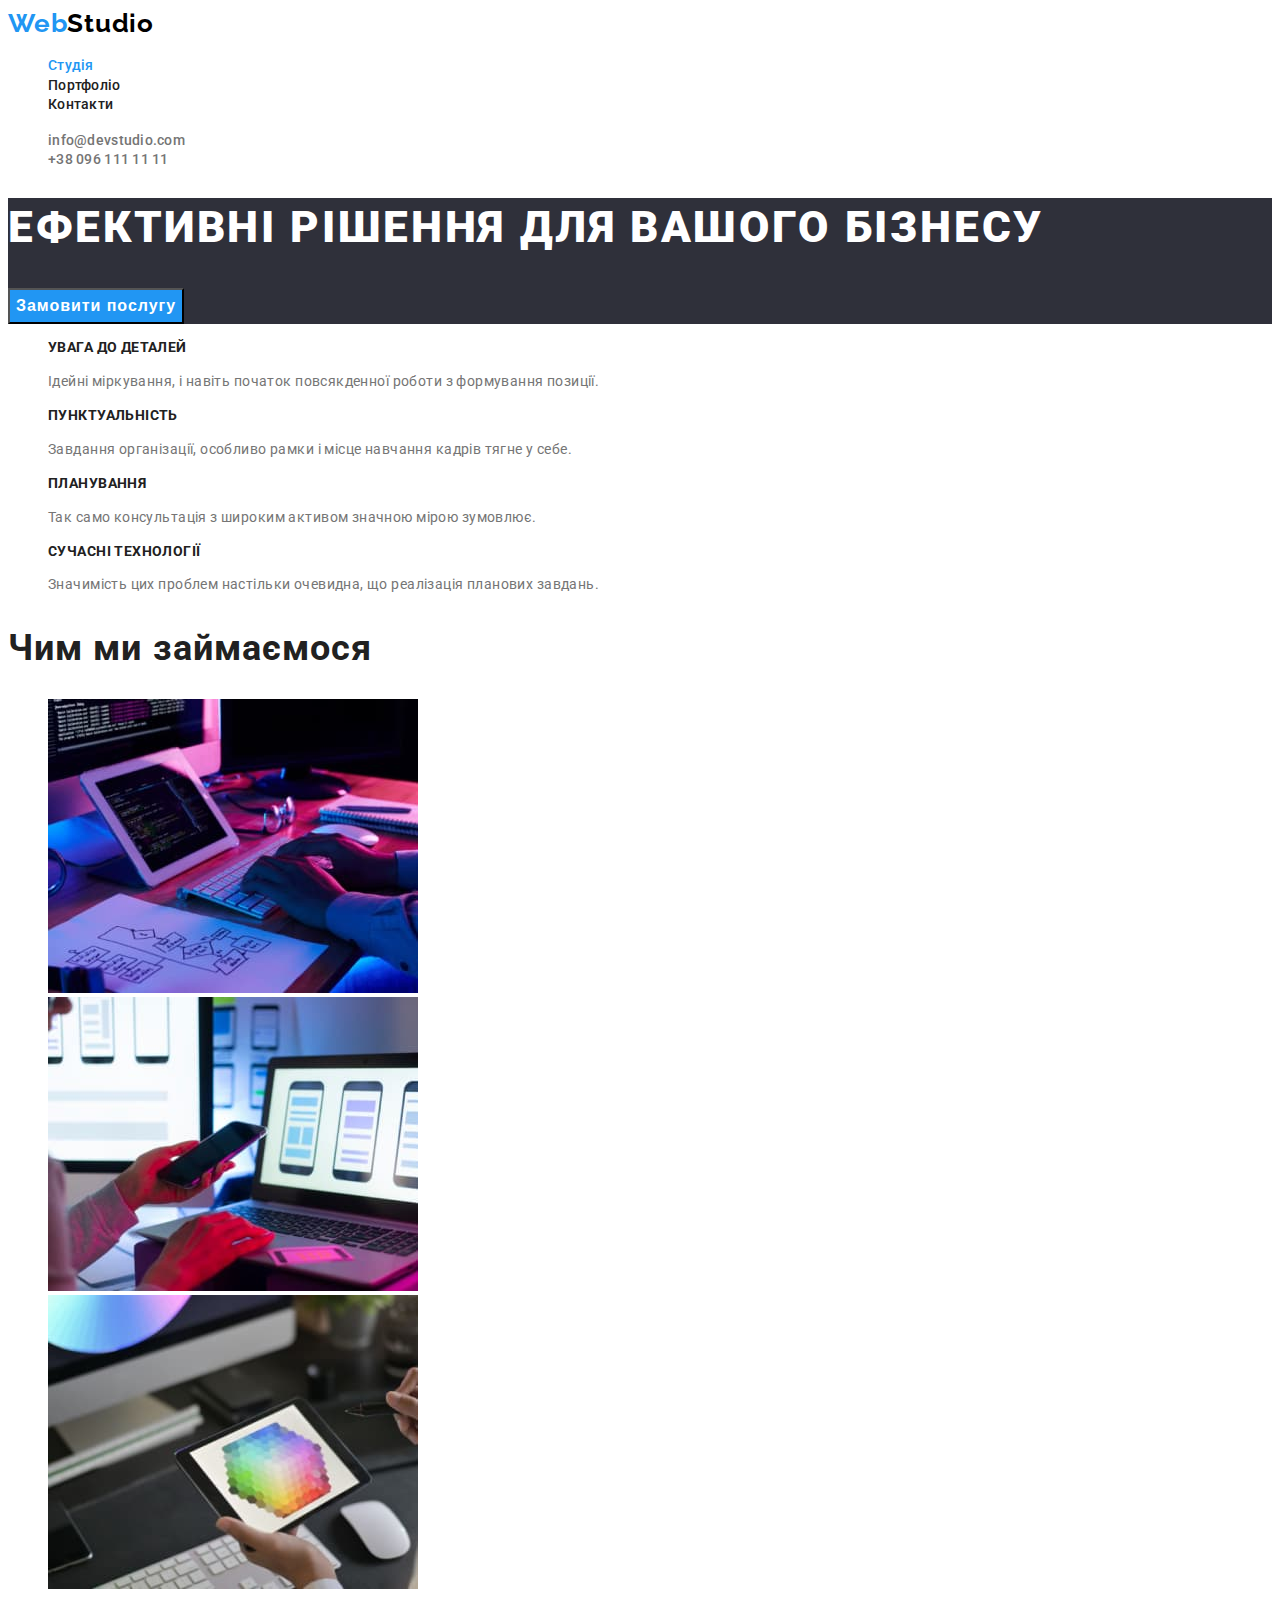
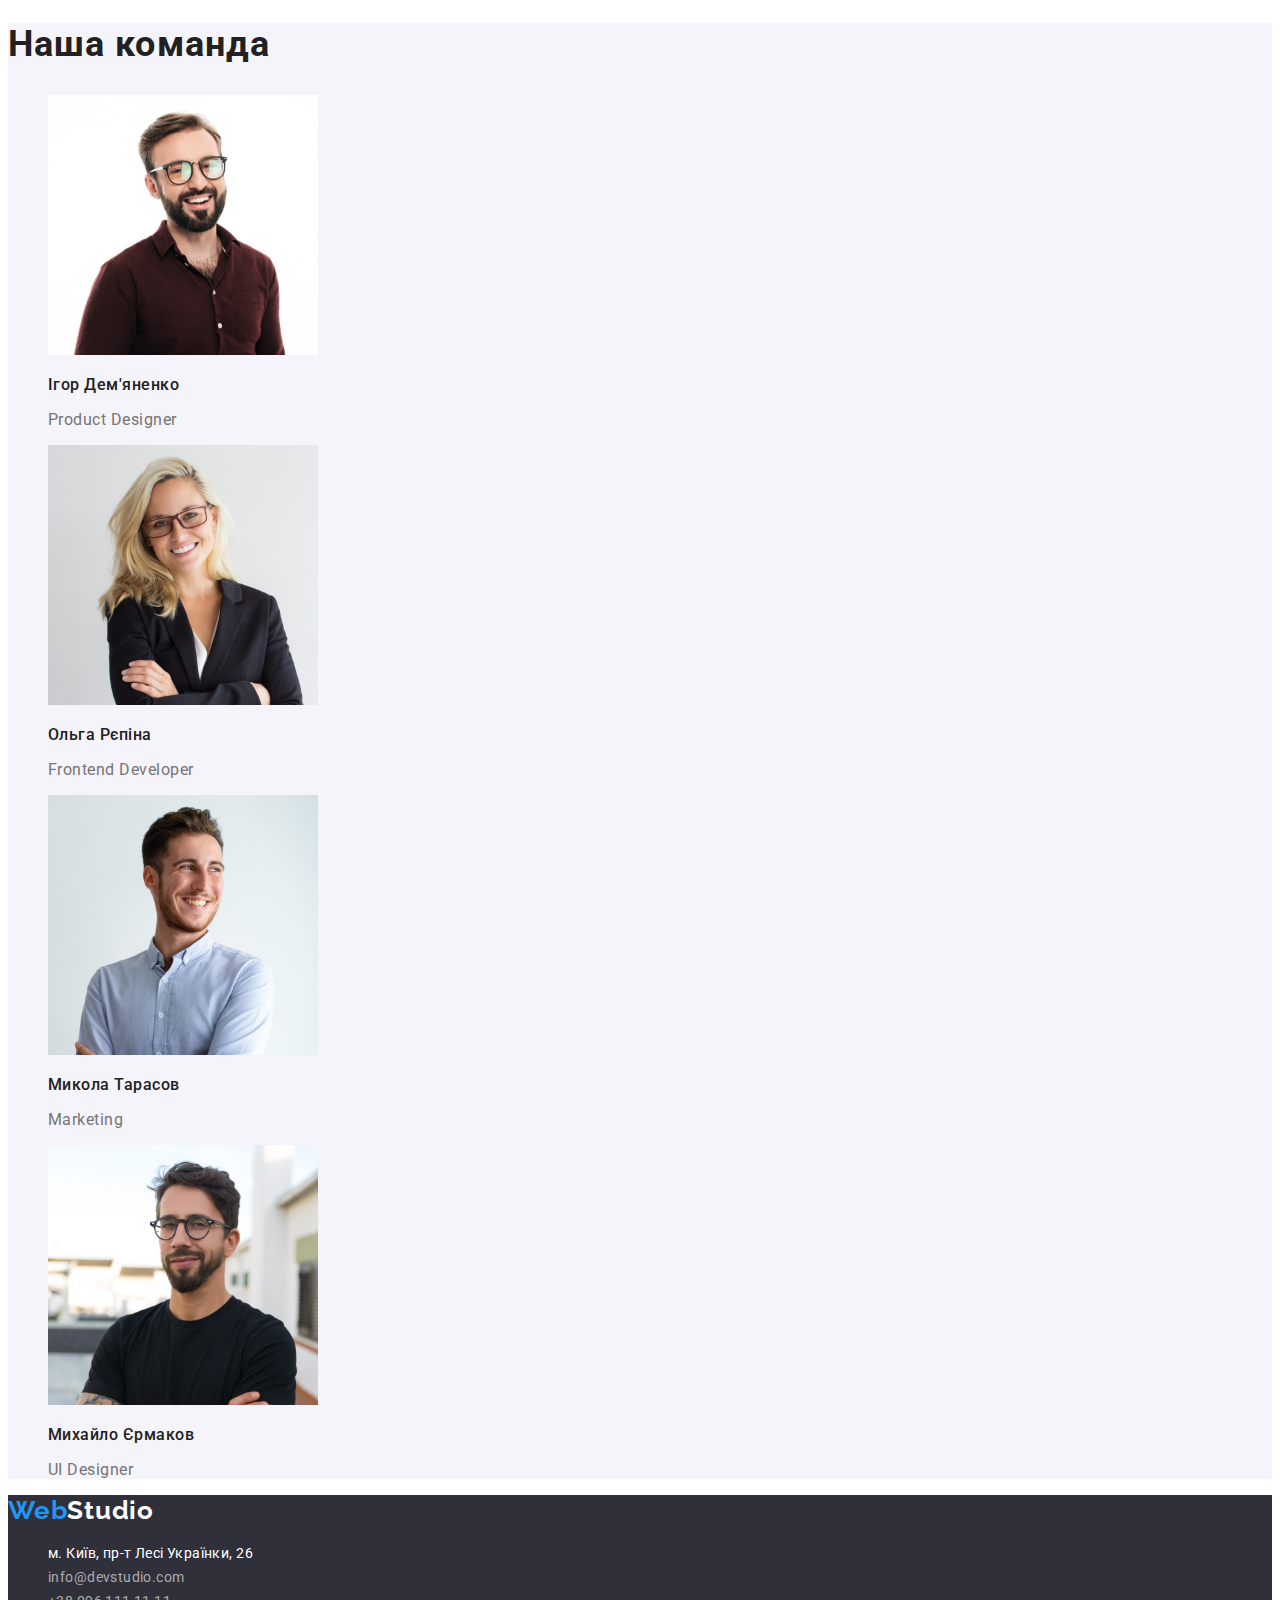
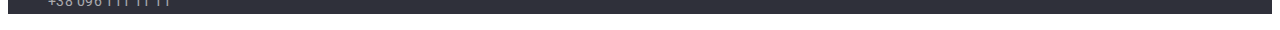
==== index.html @ 5c031541 "created" ====
<!DOCTYPE html>
<html lang="uk">
  <head>
    <meta charset="UTF-8" />
    <meta http-equiv="X-UA-Compatible" content="IE=edge" />
    <meta name="viewport" content="width=device-width, initial-scale=1.0" />
    <title>WebStudio</title>
    <link rel="preconnect" href="https://fonts.googleapis.com" />
    <link rel="preconnect" href="https://fonts.gstatic.com" crossorigin />
    <link
      href="https://fonts.googleapis.com/css2?family=Raleway:wght@700&family=Roboto:wght@400;500;700;900&display=swap"
      rel="stylesheet"
    />
    <!-- таблиця стилів -->
    <link rel="stylesheet" href="./css/styles.css" />
  </head>
  <body>
    <!-- HEADER -->
    <header class="header">
      <a class="site-logo link" href="/"
        ><span class="logo-first-part">Web</span
        ><span class="logo-second-part">Studio</span></a
      >
      <nav class="menu">
        <ul class="menu-list list">
          <li class="menu-list-item">
            <a class="menu-list-link link curent" href="/">Студія</a>
          </li>
          <li class="menu-list-item">
            <a class="menu-list-link link" href="./portfolio.html">Портфоліо</a>
          </li>
          <li class="menu-list-item">
            <a class="menu-list-link link" href="">Контакти</a>
          </li>
        </ul>
      </nav>
      <ul class="contacts-header list">
        <li class="contacts-header-item">
          <a class="contacts-header-link link" href="mailto:info@devstudio.com"
            >info@devstudio.com</a
          >
        </li>
        <li class="contacts-header-item">
          <a class="contacts-header-link link" href="tel:+380961111111"
            >+38 096 111 11 11</a
          >
        </li>
      </ul>
    </header>
    <main>
      <!-- HERO -->
      <section class="hero">
        <h1 class="main-title">Ефективні рішення для вашого бізнесу</h1>
        <button class="btn" type="button">Замовити послугу</button>
      </section>
      <!-- FEATURES -->
      <section class="features">
        <h2 hidden>Особливості</h2>
        <ul class="features-list list">
          <li class="features-list-item">
            <h3 class="title">УВАГА ДО ДЕТАЛЕЙ</h3>
            <p class="feature-description">
              Ідейні міркування, і навіть початок повсякденної роботи з
              формування позиції.
            </p>
          </li>
          <li class="features-list-item">
            <h3 class="title">ПУНКТУАЛЬНІСТЬ</h3>
            <p class="feature-description">
              Завдання організації, особливо рамки і місце навчання кадрів тягне
              у себе.
            </p>
          </li>
          <li class="features-list-item">
            <h3 class="title">ПЛАНУВАННЯ</h3>
            <p class="feature-description">
              Так само консультація з широким активом значною мірою зумовлює.
            </p>
          </li>
          <li class="features-list-item">
            <h3 class="title">СУЧАСНІ ТЕХНОЛОГІЇ</h3>
            <p class="feature-description">
              Значимість цих проблем настільки очевидна, що реалізація планових
              завдань.
            </p>
          </li>
        </ul>
      </section>
      <!-- ACTIVITY -->
      <section class="activity">
        <h2 class="section-title">Чим ми займаємося</h2>
        <ul class="activity-list list">
          <li class="activity-list-item">
            <img
              src="./images/galery-img-1.jpg"
              alt="Розробка веб сайту"
              width="370"
              height="294"
            />
          </li>
          <li class="activity-list-item">
            <img
              src="./images/galery-img-2.jpg"
              alt="Розробка мобільного застосунку"
              width="370"
              height="294"
            />
          </li>
          <li class="activity-list-item">
            <img
              src="./images/galery-img-3.jpg"
              alt="Розробка графічного дизайну"
              width="370"
              height="294"
            />
          </li>
        </ul>
      </section>
      <!-- OUR TEAM -->
      <section class="team">
        <h2 class="section-title">Наша команда</h2>
        <ul class="team-list list">
          <li class="team-list-item">
            <img
              src="./images/team-img-1.jpg"
              alt="Фото Ігор Дем'яненко"
              width="270"
              height="260"
            />
            <h3 class="team-name">Ігор Дем'яненко</h3>
            <p class="team-role" lang="en">Product Designer</p>
          </li>
          <li class="team-list-item">
            <img
              src="./images/team-img-2.jpg"
              alt="Фото Ольга Рєпіна"
              width="270"
              height="260"
            />
            <h3 class="team-name">Ольга Рєпіна</h3>
            <p class="team-role" lang="en">Frontend Developer</p>
          </li>
          <li class="team-list-item">
            <img
              src="./images/team-img-3.jpg"
              alt="Фото Микола Тарасов"
              width="270"
              height="260"
            />
            <h3 class="team-name">Микола Тарасов</h3>
            <p class="team-role" lang="en">Marketing</p>
          </li>
          <li class="team-list-item">
            <img
              src="./images/team-img-4.jpg"
              alt="Фото Михайло Єрмаков"
              width="270"
              height="260"
            />
            <h3 class="team-name">Михайло Єрмаков</h3>
            <p class="team-role" lang="en">UI Designer</p>
          </li>
        </ul>
      </section>
    </main>
    <!-- FOOTER -->
    <footer class="footer">
      <a class="site-logo link" href="/"
        ><span class="logo-first-part">Web</span
        ><span class="logo-second-part-footer">Studio</span></a
      >
      <address>
        <ul class="contacts list">
          <li class="contacts-item">
            <a
              class="contacts-link-address link"
              href="https://goo.gl/maps/DAQ7JKtoU9oAhgZg8"
              target="_blank"
              >м. Київ, пр-т Лесі Українки, 26
            </a>
          </li>
          <li class="contacts-item">
            <a class="contacts-link-phone link" href="mailto:info@devstudio.com"
              >info@devstudio.com</a
            >
          </li>
          <li class="contacts-item">
            <a class="contacts-link-email link" href="tel:+380961111111"
              >+38 096 111 11 11</a
            >
          </li>
        </ul>
      </address>
    </footer>
  </body>
</html>
---- css/styles.css ----
:root {
  --primary-font-family: "Roboto", sans-serif;
  --secondary-font-family: "Raleway", sans-serif;
  --primary-text-color: #212121;
  --secondary-text-color: #757575;
  --accent-color: #2196f3;
  --accent-color-hover: #188ce8;
  --text-color-darck: #000000;
  --text-color-light: #ffffff;
  --section-background-color: #f5f4fa;
  --footer-background-color: #2f303a;
}

body {
  font-family: var(--primary-font-family);

  color: var(--primary-text-color);
}

.list {
  list-style: none;
}

.link {
  text-decoration: none;
}

/* ================= COMPONENTS ================= */

.section-title {
  font-weight: 700;
  font-size: 36px;
  line-height: 1.17;
  letter-spacing: 0.03em;
}

.site-logo {
  font-family: var(--secondary-font-family);
  font-weight: 700;
  font-size: 26px;
  line-height: 1.19;
  letter-spacing: 0.03em;
}

.logo-first-part {
  color: var(--accent-color);
}

/* ================= /COMPONENTS ================= */

/* ================= HEADER ================= */

.logo-second-part {
  color: var(--text-color-darck);
}

.menu-list-link {
  font-weight: 500;
  font-size: 14px;
  line-height: 1.33;
  letter-spacing: 0.02em;

  color: var(--primary-text-color);
}

.menu-list-link:hover,
.menu-list-link:focus {
  color: var(--accent-color);
}

.menu-list-link.curent {
  color: var(--accent-color);
}

.contacts-header-link {
  font-weight: 500;
  font-size: 14px;
  line-height: 1.33;
  letter-spacing: 0.02em;

  color: var(--secondary-text-color);
}

.contacts-header-link:hover,
.contacts-header-link:focus {
  color: var(--accent-color);
}

/* ================= /HEADER ================= */

/* ================= HERO ================= */

.hero {
  background-color: #2f303a;
}

.main-title {
  font-weight: 900;
  font-size: 44px;
  line-height: 1.36;
  letter-spacing: 0.06em;
  text-transform: uppercase;

  color: var(--text-color-light);
}

.btn {
  font-weight: 700;
  font-size: 16px;
  line-height: 1.88;
  letter-spacing: 0.06em;
  cursor: pointer;

  color: var(--text-color-light);
  background-color: var(--accent-color);
}

.btn:hover,
.btn:focus {
  background-color: var(--accent-color-hover);
}

/* .btn:active {

} */

/* ================= /HERO ================= */

/* ================= FEATURES ================= */

.title {
  font-weight: 700;
  font-size: 14px;
  line-height: 1.14;
  letter-spacing: 0.03em;
  text-transform: uppercase;
}

.feature-description {
  font-size: 14px;
  line-height: 1.71;
  letter-spacing: 0.03em;

  color: var(--secondary-text-color);
}

/* ================= /FEATURES ================= */

/* ================= OUR TEAM ================= */

.team {
  background: var(--section-background-color);
}

.team-name {
  font-weight: 500;
  font-size: 16px;
  line-height: 1.19;
  letter-spacing: 0.03em;
}

.team-role {
  font-size: 16px;
  line-height: 1.19;
  letter-spacing: 0.03em;

  color: var(--secondary-text-color);
}

/* ================= /OUR TEAM ================= */

/* ================= FOOTER ================= */

.footer {
  background-color: var(--footer-background-color);
}

.logo-second-part-footer {
  color: var(--text-color-light);
}

.contacts-link-address,
.contacts-link-phone,
.contacts-link-email {
  font-style: normal;
  font-size: 14px;
  line-height: 1.71;
  letter-spacing: 0.03em;
}

.contacts-link-address:hover,
.contacts-link-address:focus,
.contacts-link-phone:hover,
.contacts-link-phone:focus,
.contacts-link-email:hover,
.contacts-link-email:focus {
  color: var(--accent-color);
}

.contacts-link-address {
  color: var(--text-color-light);
}

.contacts-link-phone,
.contacts-link-email {
  color: rgba(255, 255, 255, 0.6);
}

/* ================= /FOOTER ================= */

/* ================================================== */
/* ================= PORTFOLIO PAGE ================= */

.projects-btn-filter {
  font-weight: 500;
  font-size: 16px;
  line-height: 1.62;
  letter-spacing: 0.03em;
  cursor: pointer;

  color: var(--primary-text-color);
  background-color: #F5F4FA;
}

.projects-btn-filter:hover,
.projects-btn-filter:focus {
  color: var(--text-color-light);
  background-color: var(--accent-color);
}



.projects-title {
  font-weight: 700;
  font-size: 18px;
  line-height: 2;
  letter-spacing: 0.06em;

  color: var(--primary-text-color);
}

.projects-type {
  font-size: 16px;
  line-height: 1.88;
  letter-spacing: 0.03em;

  color: var(--secondary-text-color);
}


/* ================= PORTFOLIO PAGE ================= */
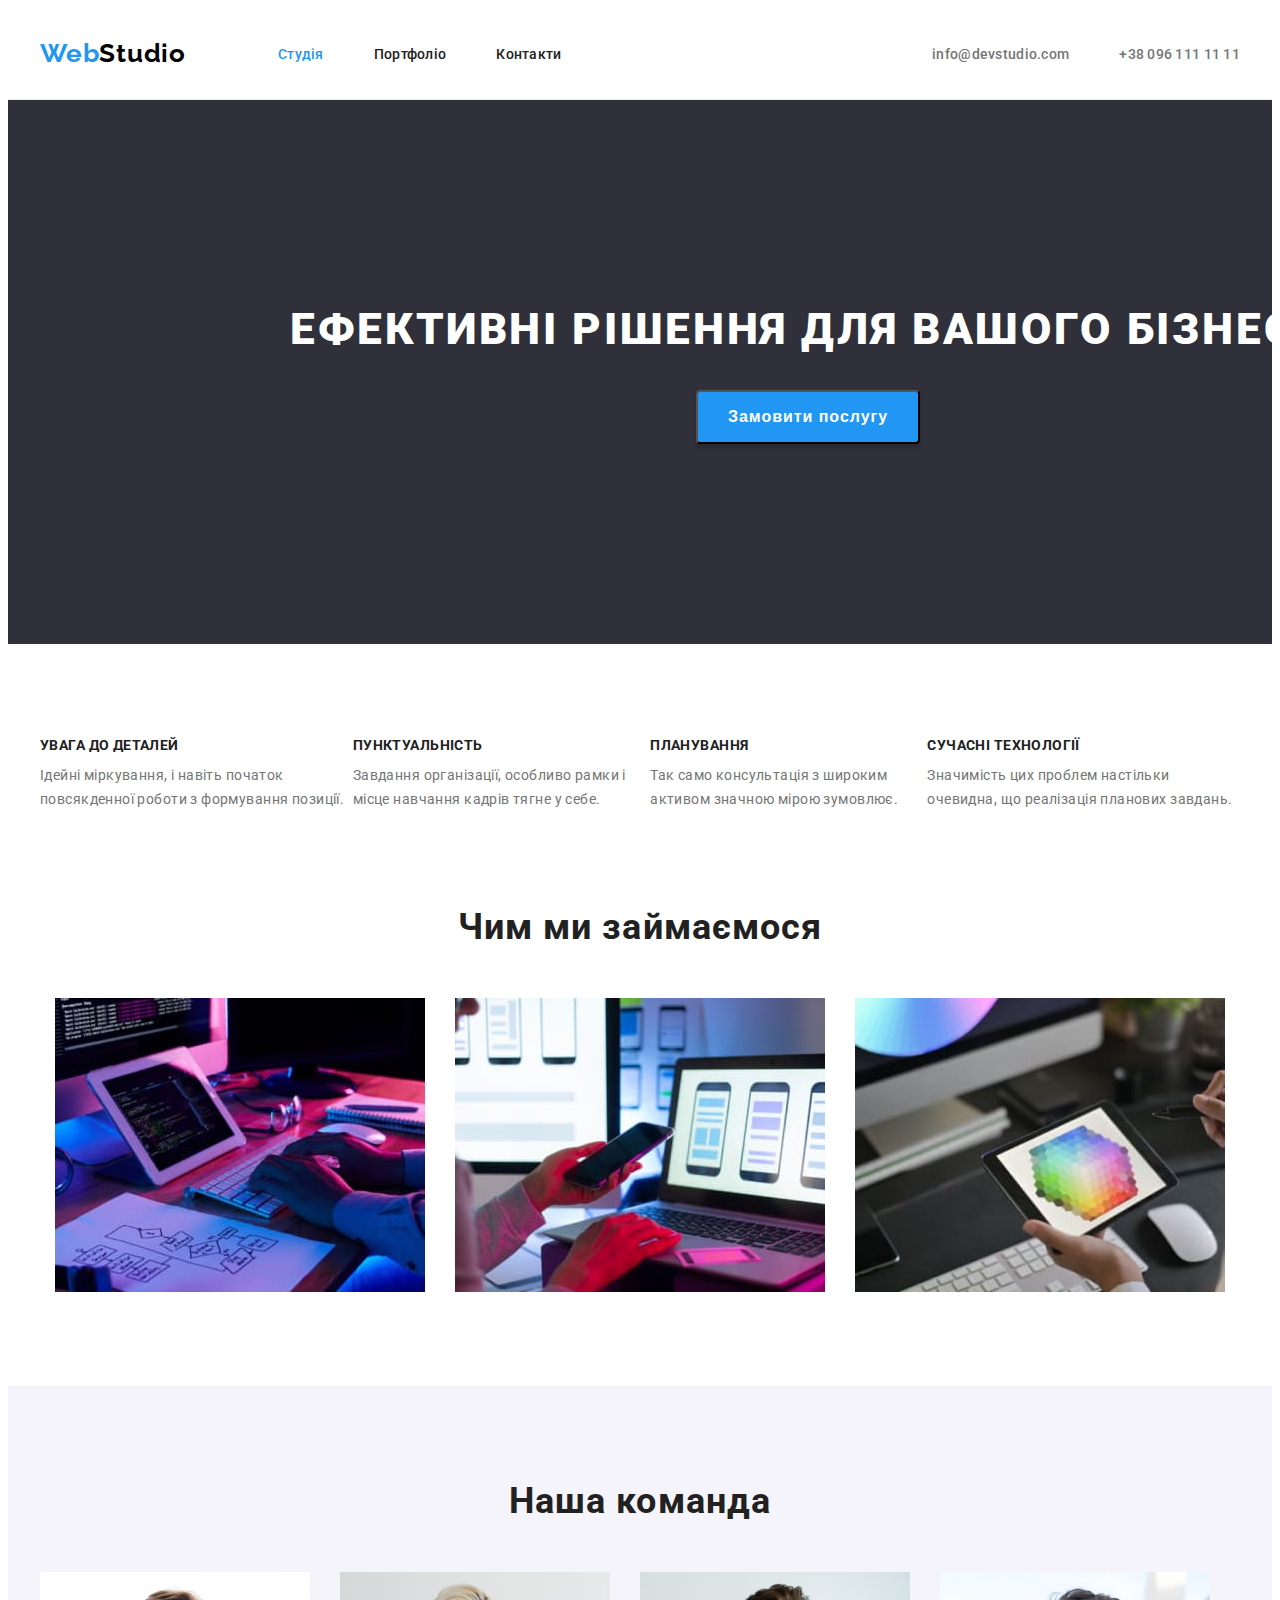
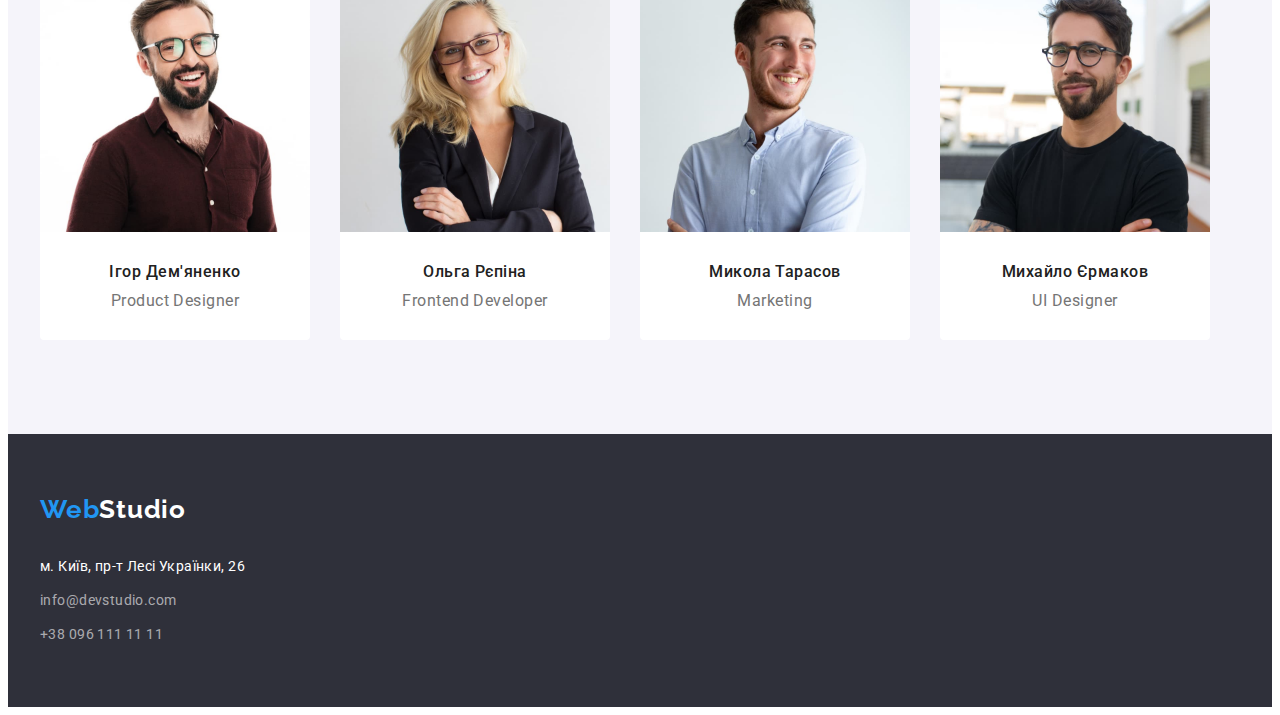
==== commit d266d85c: "add margin and flex-box" ====
--- a/index.html
+++ b/index.html
@@ -5,192 +5,221 @@
     <meta http-equiv="X-UA-Compatible" content="IE=edge" />
     <meta name="viewport" content="width=device-width, initial-scale=1.0" />
     <title>WebStudio</title>
+    <!-- Шрифти -->
     <link rel="preconnect" href="https://fonts.googleapis.com" />
     <link rel="preconnect" href="https://fonts.gstatic.com" crossorigin />
     <link
       href="https://fonts.googleapis.com/css2?family=Raleway:wght@700&family=Roboto:wght@400;500;700;900&display=swap"
       rel="stylesheet"
     />
-    <!-- таблиця стилів -->
+    <!-- Нормалізація стилів -->
+    <link
+      rel="stylesheet"
+      href="https://cdnjs.cloudflare.com/ajax/libs/modern-normalize/1.1.0/modern-normalize.min.css"
+      integrity="sha512-wpPYUAdjBVSE4KJnH1VR1HeZfpl1ub8YT/NKx4PuQ5NmX2tKuGu6U/JRp5y+Y8XG2tV+wKQpNHVUX03MfMFn9Q=="
+      crossorigin="anonymous"
+      referrerpolicy="no-referrer"
+    />
+    <!-- Таблиця стилів -->
     <link rel="stylesheet" href="./css/styles.css" />
   </head>
   <body>
     <!-- HEADER -->
     <header class="header">
-      <a class="site-logo link" href="/"
-        ><span class="logo-first-part">Web</span
-        ><span class="logo-second-part">Studio</span></a
-      >
-      <nav class="menu">
-        <ul class="menu-list list">
-          <li class="menu-list-item">
-            <a class="menu-list-link link curent" href="/">Студія</a>
+      <div class="container flex-container">
+        <a class="site-logo link header-logo" href="/"
+          ><span class="logo-first-part">Web</span
+          ><span class="logo-second-part">Studio</span></a
+        >
+        <nav class="menu">
+          <ul class="menu-list list flex-container">
+            <li class="menu-list-item">
+              <a class="menu-list-link link curent" href="/">Студія</a>
+            </li>
+            <li class="menu-list-item">
+              <a class="menu-list-link link" href="./portfolio.html"
+                >Портфоліо</a
+              >
+            </li>
+            <li class="menu-list-item">
+              <a class="menu-list-link link" href="">Контакти</a>
+            </li>
+          </ul>
+        </nav>
+        <ul class="contacts-header list flex-container">
+          <li class="contacts-header-item">
+            <a
+              class="contacts-header-link link"
+              href="mailto:info@devstudio.com"
+              >info@devstudio.com</a
+            >
           </li>
-          <li class="menu-list-item">
-            <a class="menu-list-link link" href="./portfolio.html">Портфоліо</a>
-          </li>
-          <li class="menu-list-item">
-            <a class="menu-list-link link" href="">Контакти</a>
+          <li class="contacts-header-item">
+            <a class="contacts-header-link link" href="tel:+380961111111"
+              >+38 096 111 11 11</a
+            >
           </li>
         </ul>
-      </nav>
-      <ul class="contacts-header list">
-        <li class="contacts-header-item">
-          <a class="contacts-header-link link" href="mailto:info@devstudio.com"
-            >info@devstudio.com</a
-          >
-        </li>
-        <li class="contacts-header-item">
-          <a class="contacts-header-link link" href="tel:+380961111111"
-            >+38 096 111 11 11</a
-          >
-        </li>
-      </ul>
+      </div>
     </header>
     <main>
       <!-- HERO -->
       <section class="hero">
-        <h1 class="main-title">Ефективні рішення для вашого бізнесу</h1>
-        <button class="btn" type="button">Замовити послугу</button>
+        <div class="container">
+          <h1 class="main-title">Ефективні рішення для вашого бізнесу</h1>
+          <button class="btn hero-btn" type="button">Замовити послугу</button>
+        </div>
       </section>
       <!-- FEATURES -->
-      <section class="features">
-        <h2 hidden>Особливості</h2>
-        <ul class="features-list list">
-          <li class="features-list-item">
-            <h3 class="title">УВАГА ДО ДЕТАЛЕЙ</h3>
-            <p class="feature-description">
-              Ідейні міркування, і навіть початок повсякденної роботи з
-              формування позиції.
-            </p>
-          </li>
-          <li class="features-list-item">
-            <h3 class="title">ПУНКТУАЛЬНІСТЬ</h3>
-            <p class="feature-description">
-              Завдання організації, особливо рамки і місце навчання кадрів тягне
-              у себе.
-            </p>
-          </li>
-          <li class="features-list-item">
-            <h3 class="title">ПЛАНУВАННЯ</h3>
-            <p class="feature-description">
-              Так само консультація з широким активом значною мірою зумовлює.
-            </p>
-          </li>
-          <li class="features-list-item">
-            <h3 class="title">СУЧАСНІ ТЕХНОЛОГІЇ</h3>
-            <p class="feature-description">
-              Значимість цих проблем настільки очевидна, що реалізація планових
-              завдань.
-            </p>
-          </li>
-        </ul>
-      </section>
-      <!-- ACTIVITY -->
-      <section class="activity">
-        <h2 class="section-title">Чим ми займаємося</h2>
-        <ul class="activity-list list">
-          <li class="activity-list-item">
-            <img
-              src="./images/galery-img-1.jpg"
-              alt="Розробка веб сайту"
-              width="370"
-              height="294"
-            />
-          </li>
-          <li class="activity-list-item">
-            <img
-              src="./images/galery-img-2.jpg"
-              alt="Розробка мобільного застосунку"
-              width="370"
-              height="294"
-            />
-          </li>
-          <li class="activity-list-item">
-            <img
-              src="./images/galery-img-3.jpg"
-              alt="Розробка графічного дизайну"
-              width="370"
-              height="294"
-            />
-          </li>
-        </ul>
+      <section class="features section">
+        <div class="features-div container">
+          <h2 hidden>Особливості</h2>
+          <ul class="features-list list flex-container">
+            <li class="features-list-item">
+              <h3 class="title">УВАГА ДО ДЕТАЛЕЙ</h3>
+              <p class="feature-description">
+                Ідейні міркування, і навіть початок повсякденної роботи з
+                формування позиції.
+              </p>
+            </li>
+            <li class="features-list-item">
+              <h3 class="title">ПУНКТУАЛЬНІСТЬ</h3>
+              <p class="feature-description">
+                Завдання організації, особливо рамки і місце навчання кадрів
+                тягне у себе.
+              </p>
+            </li>
+            <li class="features-list-item">
+              <h3 class="title">ПЛАНУВАННЯ</h3>
+              <p class="feature-description">
+                Так само консультація з широким активом значною мірою зумовлює.
+              </p>
+            </li>
+            <li class="features-list-item">
+              <h3 class="title">СУЧАСНІ ТЕХНОЛОГІЇ</h3>
+              <p class="feature-description">
+                Значимість цих проблем настільки очевидна, що реалізація
+                планових завдань.
+              </p>
+            </li>
+          </ul>
+        </div>
+        <!-- ACTIVITY -->
+        <div class="activity container">
+          <h2 class="section-title">Чим ми займаємося</h2>
+          <ul class="activity-list list flex-container">
+            <li class="activity-list-item">
+              <img
+                src="./images/galery-img-1.jpg"
+                alt="Розробка веб сайту"
+                width="370"
+                height="294"
+              />
+            </li>
+            <li class="activity-list-item">
+              <img
+                src="./images/galery-img-2.jpg"
+                alt="Розробка мобільного застосунку"
+                width="370"
+                height="294"
+              />
+            </li>
+            <li class="activity-list-item">
+              <img
+                src="./images/galery-img-3.jpg"
+                alt="Розробка графічного дизайну"
+                width="370"
+                height="294"
+              />
+            </li>
+          </ul>
+        </div>
       </section>
       <!-- OUR TEAM -->
-      <section class="team">
-        <h2 class="section-title">Наша команда</h2>
-        <ul class="team-list list">
-          <li class="team-list-item">
-            <img
-              src="./images/team-img-1.jpg"
-              alt="Фото Ігор Дем'яненко"
-              width="270"
-              height="260"
-            />
-            <h3 class="team-name">Ігор Дем'яненко</h3>
-            <p class="team-role" lang="en">Product Designer</p>
-          </li>
-          <li class="team-list-item">
-            <img
-              src="./images/team-img-2.jpg"
-              alt="Фото Ольга Рєпіна"
-              width="270"
-              height="260"
-            />
-            <h3 class="team-name">Ольга Рєпіна</h3>
-            <p class="team-role" lang="en">Frontend Developer</p>
-          </li>
-          <li class="team-list-item">
-            <img
-              src="./images/team-img-3.jpg"
-              alt="Фото Микола Тарасов"
-              width="270"
-              height="260"
-            />
-            <h3 class="team-name">Микола Тарасов</h3>
-            <p class="team-role" lang="en">Marketing</p>
-          </li>
-          <li class="team-list-item">
-            <img
-              src="./images/team-img-4.jpg"
-              alt="Фото Михайло Єрмаков"
-              width="270"
-              height="260"
-            />
-            <h3 class="team-name">Михайло Єрмаков</h3>
-            <p class="team-role" lang="en">UI Designer</p>
-          </li>
-        </ul>
+      <section class="team section">
+        <div class="container">
+          <h2 class="section-title">Наша команда</h2>
+          <ul class="team-list list flex-container">
+            <li class="team-list-item">
+              <img
+                class="team-img"
+                src="./images/team-img-1.jpg"
+                alt="Фото Ігор Дем'яненко"
+                width="270"
+                height="260"
+              />
+              <h3 class="team-name">Ігор Дем'яненко</h3>
+              <p class="team-role" lang="en">Product Designer</p>
+            </li>
+            <li class="team-list-item">
+              <img
+                class="team-img"
+                src="./images/team-img-2.jpg"
+                alt="Фото Ольга Рєпіна"
+                width="270"
+                height="260"
+              />
+              <h3 class="team-name">Ольга Рєпіна</h3>
+              <p class="team-role" lang="en">Frontend Developer</p>
+            </li>
+            <li class="team-list-item">
+              <img
+                class="team-img"
+                src="./images/team-img-3.jpg"
+                alt="Фото Микола Тарасов"
+                width="270"
+                height="260"
+              />
+              <h3 class="team-name">Микола Тарасов</h3>
+              <p class="team-role" lang="en">Marketing</p>
+            </li>
+            <li class="team-list-item">
+              <img
+                class="team-img"
+                src="./images/team-img-4.jpg"
+                alt="Фото Михайло Єрмаков"
+                width="270"
+                height="260"
+              />
+              <h3 class="team-name">Михайло Єрмаков</h3>
+              <p class="team-role" lang="en">UI Designer</p>
+            </li>
+          </ul>
+        </div>
       </section>
     </main>
     <!-- FOOTER -->
     <footer class="footer">
-      <a class="site-logo link" href="/"
-        ><span class="logo-first-part">Web</span
-        ><span class="logo-second-part-footer">Studio</span></a
-      >
-      <address>
-        <ul class="contacts list">
-          <li class="contacts-item">
-            <a
-              class="contacts-link-address link"
-              href="https://goo.gl/maps/DAQ7JKtoU9oAhgZg8"
-              target="_blank"
-              >м. Київ, пр-т Лесі Українки, 26
-            </a>
-          </li>
-          <li class="contacts-item">
-            <a class="contacts-link-phone link" href="mailto:info@devstudio.com"
-              >info@devstudio.com</a
-            >
-          </li>
-          <li class="contacts-item">
-            <a class="contacts-link-email link" href="tel:+380961111111"
-              >+38 096 111 11 11</a
-            >
-          </li>
-        </ul>
-      </address>
+      <div class="container">
+        <a class="site-logo link footer-logo" href="/"
+          ><span class="logo-first-part">Web</span
+          ><span class="logo-second-part-footer">Studio</span></a
+        >
+        <address>
+          <ul class="contacts list">
+            <li class="contacts-item">
+              <a
+                class="contacts-link-address link"
+                href="https://goo.gl/maps/DAQ7JKtoU9oAhgZg8"
+                target="_blank"
+                >м. Київ, пр-т Лесі Українки, 26
+              </a>
+            </li>
+            <li class="contacts-item">
+              <a
+                class="contacts-link-phone link"
+                href="mailto:info@devstudio.com"
+                >info@devstudio.com</a
+              >
+            </li>
+            <li class="contacts-item">
+              <a class="contacts-link-email link" href="tel:+380961111111"
+                >+38 096 111 11 11</a
+              >
+            </li>
+          </ul>
+        </address>
+      </div>
     </footer>
   </body>
 </html>
--- a/css/styles.css
+++ b/css/styles.css
@@ -13,8 +13,29 @@
 
 body {
   font-family: var(--primary-font-family);
-
   color: var(--primary-text-color);
+}
+
+h1,
+h2,
+h3,
+h4,
+h5,
+h6,
+p {
+  margin-top: 0;
+  margin-bottom: 0;
+}
+
+ul,
+ol {
+  margin-top: 0;
+  margin-bottom: 0;
+  padding-left: 0;
+}
+
+img {
+  display: block;
 }
 
 .list {
@@ -25,13 +46,35 @@
   text-decoration: none;
 }
 
+.container {
+  width: 1200px;
+  padding-left: 15px;
+  padding-right: 15px;
+  margin-left: auto;
+  margin-right: auto;
+}
+
 /* ================= COMPONENTS ================= */
 
+.flex-container {
+  display: flex;
+  justify-content: center;
+  align-items: center;
+}
+
+.section {
+  padding-top: 94px;
+  padding-bottom: 94px;
+}
+
 .section-title {
+  margin-bottom: 50px;
+
   font-weight: 700;
   font-size: 36px;
   line-height: 1.17;
   letter-spacing: 0.03em;
+  text-align: center;
 }
 
 .site-logo {
@@ -50,8 +93,20 @@
 
 /* ================= HEADER ================= */
 
+.header {
+  border-bottom: 1px solid #ececec;
+}
+
+.header-logo {
+  margin-right: 92px;
+}
+
 .logo-second-part {
   color: var(--text-color-darck);
+}
+
+.menu-list-item:not(:last-child) {
+  margin-right: 50px;
 }
 
 .menu-list-link {
@@ -72,6 +127,14 @@
   color: var(--accent-color);
 }
 
+.contacts-header {
+  margin-left: auto;
+}
+
+.contacts-header-item:not(:last-child) {
+  margin-right: 50px;
+}
+
 .contacts-header-link {
   font-weight: 500;
   font-size: 14px;
@@ -88,18 +151,30 @@
 
 /* ================= /HEADER ================= */
 
+.header {
+  padding-top: 30px;
+  padding-bottom: 30px;
+}
+
 /* ================= HERO ================= */
 
 .hero {
   background-color: #2f303a;
 }
 
+.hero > .container {
+  padding: 200px;
+}
+
 .main-title {
+  padding-bottom: 30px;
+
   font-weight: 900;
   font-size: 44px;
   line-height: 1.36;
   letter-spacing: 0.06em;
   text-transform: uppercase;
+  text-align: center;
 
   color: var(--text-color-light);
 }
@@ -120,15 +195,30 @@
   background-color: var(--accent-color-hover);
 }
 
-/* .btn:active {
-
-} */
-
 /* ================= /HERO ================= */
 
+.hero-btn {
+  display: block;
+  margin-left: auto;
+  margin-right: auto;
+  padding-left: 30px;
+  padding-right: 30px;
+  padding-top: 10px;
+  padding-bottom: 10px;
+
+  box-shadow: 0px 4px 4px rgba(0, 0, 0, 0.15);
+  border-radius: 4px;
+}
+
 /* ================= FEATURES ================= */
 
+.features-list.flex-container {
+  align-items: flex-start;
+}
+
 .title {
+  margin-bottom: 10px;
+
   font-weight: 700;
   font-size: 14px;
   line-height: 1.14;
@@ -136,6 +226,10 @@
   text-transform: uppercase;
 }
 
+.features-div {
+  margin-bottom: 94px;
+}
+
 .feature-description {
   font-size: 14px;
   line-height: 1.71;
@@ -144,6 +238,10 @@
   color: var(--secondary-text-color);
 }
 
+.activity-list-item:not(:last-child) {
+  margin-right: 30px;
+}
+
 /* ================= /FEATURES ================= */
 
 /* ================= OUR TEAM ================= */
@@ -152,7 +250,23 @@
   background: var(--section-background-color);
 }
 
+.team-list-item {
+  text-align: center;
+
+  background-color: #ffffff;
+  border-radius: 0px 0px 4px 4px;
+}
+
+.team-list-item:not(last) {
+  margin-right: 30px;
+}
+
+.team-img {
+  margin-bottom: 30px;
+}
+
 .team-name {
+  margin-bottom: 10px;
   font-weight: 500;
   font-size: 16px;
   line-height: 1.19;
@@ -160,6 +274,7 @@
 }
 
 .team-role {
+  margin-bottom: 30px;
   font-size: 16px;
   line-height: 1.19;
   letter-spacing: 0.03em;
@@ -172,11 +287,23 @@
 /* ================= FOOTER ================= */
 
 .footer {
+  padding-top: 60px;
+  padding-bottom: 60px;
+
   background-color: var(--footer-background-color);
 }
 
+.footer-logo {
+  display: block;
+  margin-bottom: 30px;
+}
+
 .logo-second-part-footer {
   color: var(--text-color-light);
+}
+
+.contacts-item:not(:last-child) {
+  margin-bottom: 10px;
 }
 
 .contacts-link-address,
@@ -211,7 +338,31 @@
 /* ================================================== */
 /* ================= PORTFOLIO PAGE ================= */
 
+.projects-flex-container {
+  display: flex;
+  flex-wrap: wrap;
+  margin: -15px;
+}
+
+.projects-list-item {
+  width: 370px;
+  margin: 15px;
+}
+
+.projects-btn-list {
+  margin-bottom: 50px;
+}
+
+.projects-btn-list-item:not(:last-child) {
+  margin-right: 8px;
+}
+
 .projects-btn-filter {
+  padding-top: 6px;
+  padding-bottom: 6px;
+  padding-left: 22px;
+  padding-right: 22px;
+
   font-weight: 500;
   font-size: 16px;
   line-height: 1.62;
@@ -219,7 +370,15 @@
   cursor: pointer;
 
   color: var(--primary-text-color);
-  background-color: #F5F4FA;
+  background: var(--section-background-color);
+  border: none;
+  border-radius: 4px;
+}
+
+.active {
+  color: var(--text-color-light);
+  background: var(--accent-color);
+
 }
 
 .projects-btn-filter:hover,
@@ -227,8 +386,6 @@
   color: var(--text-color-light);
   background-color: var(--accent-color);
 }
-
-
 
 .projects-title {
   font-weight: 700;
@@ -247,5 +404,4 @@
   color: var(--secondary-text-color);
 }
 
-
 /* ================= PORTFOLIO PAGE ================= */
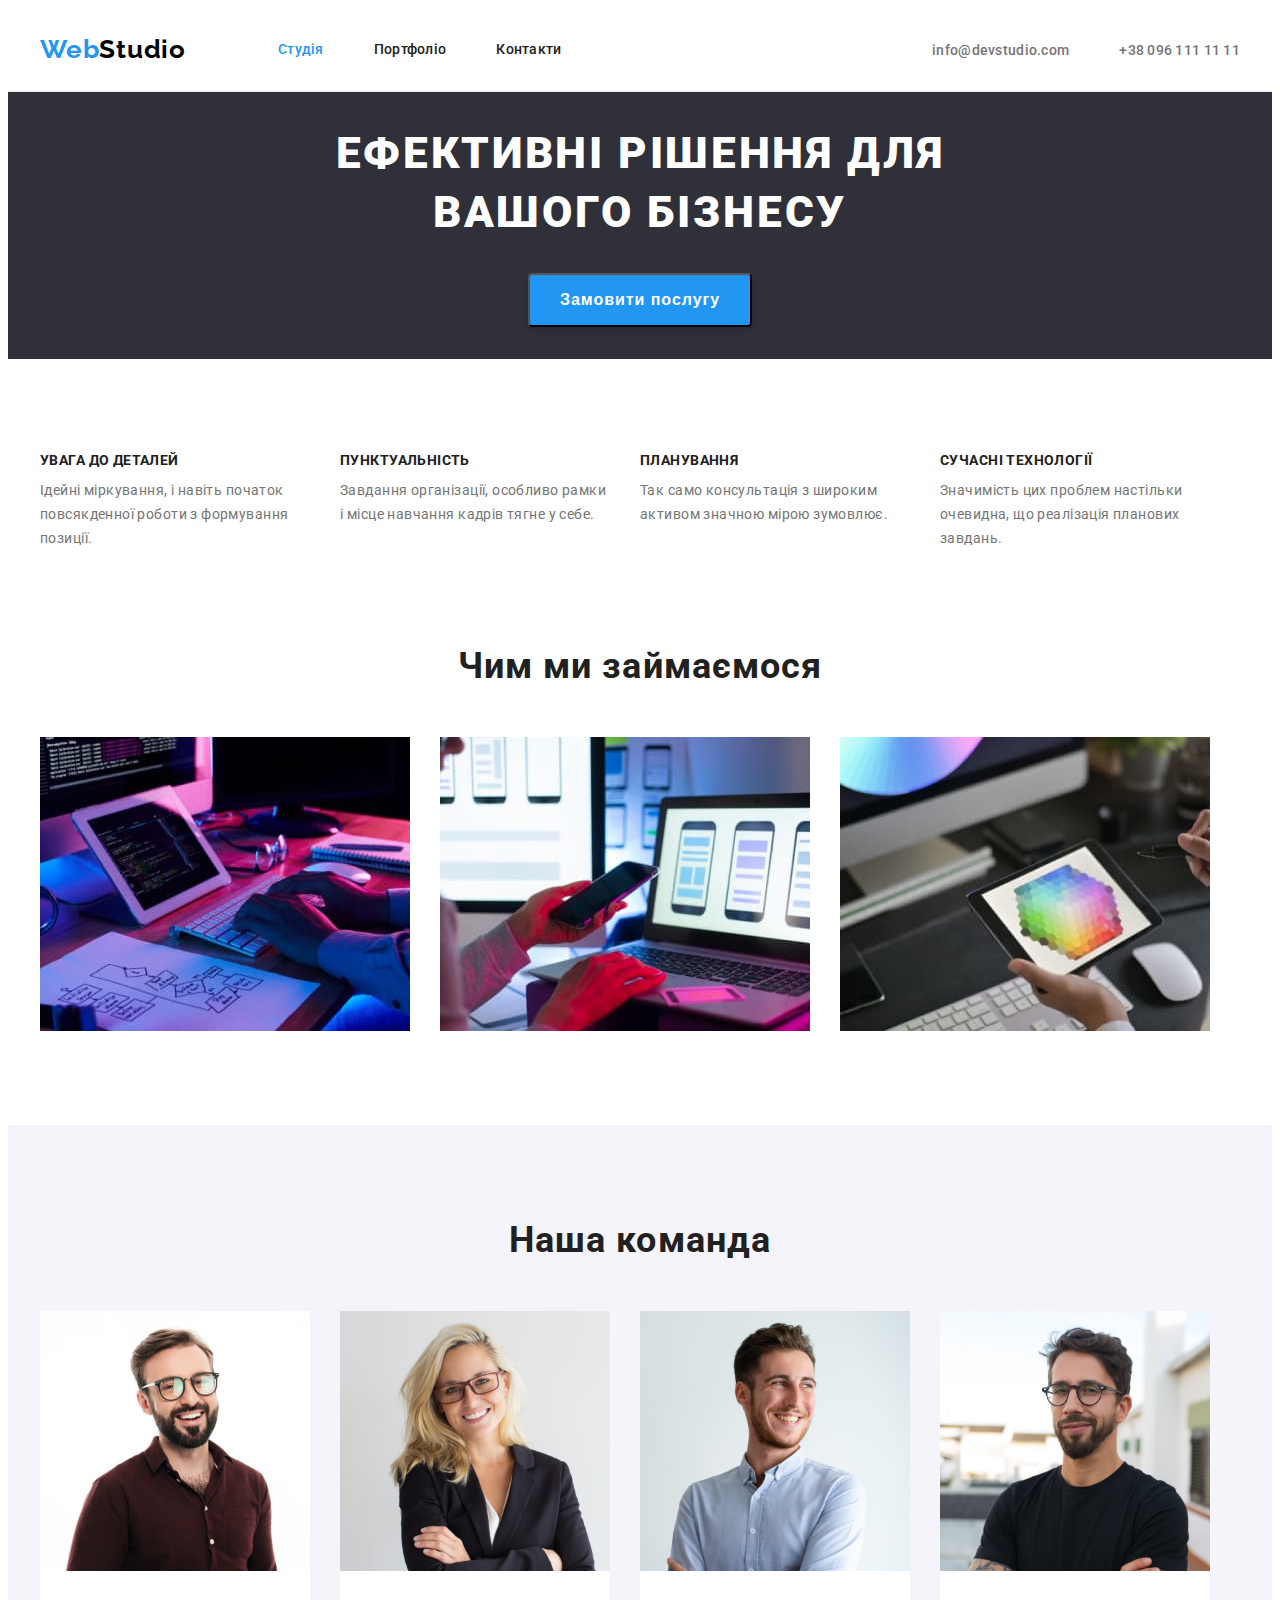
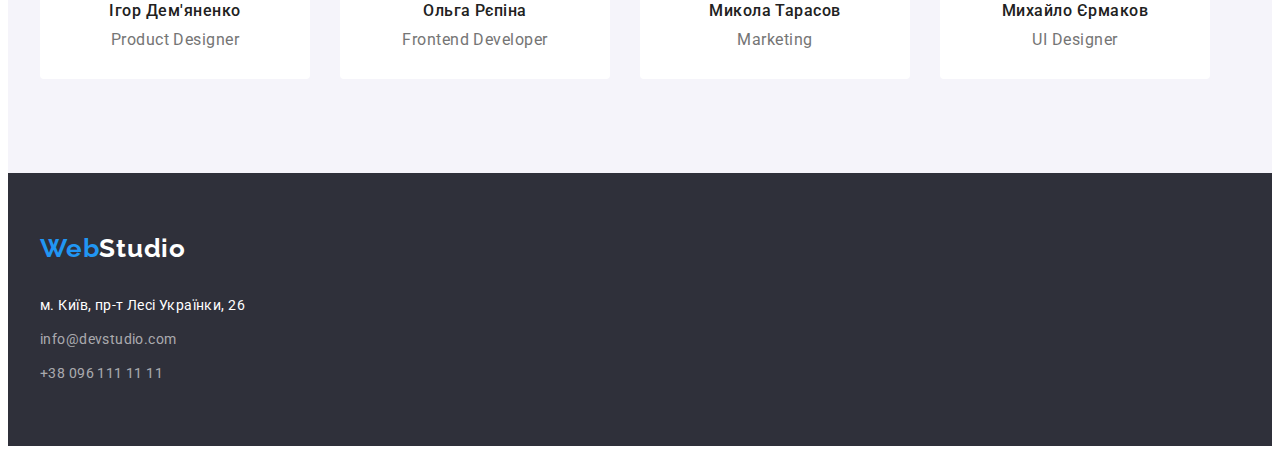
==== commit 9b7e0a3a: "fix after mentor comments" ====
--- a/index.html
+++ b/index.html
@@ -27,14 +27,16 @@
     <!-- HEADER -->
     <header class="header">
       <div class="container flex-container">
-        <a class="site-logo link header-logo" href="/"
+        <a class="site-logo link header-logo" href="./index.html"
           ><span class="logo-first-part">Web</span
           ><span class="logo-second-part">Studio</span></a
         >
         <nav class="menu">
           <ul class="menu-list list flex-container">
             <li class="menu-list-item">
-              <a class="menu-list-link link curent" href="/">Студія</a>
+              <a class="menu-list-link link curent" href="./index.html"
+                >Студія</a
+              >
             </li>
             <li class="menu-list-item">
               <a class="menu-list-link link" href="./portfolio.html"
@@ -71,69 +73,67 @@
         </div>
       </section>
       <!-- FEATURES -->
-      <section class="features section">
-        <div class="features-div container">
-          <h2 hidden>Особливості</h2>
-          <ul class="features-list list flex-container">
-            <li class="features-list-item">
-              <h3 class="title">УВАГА ДО ДЕТАЛЕЙ</h3>
-              <p class="feature-description">
-                Ідейні міркування, і навіть початок повсякденної роботи з
-                формування позиції.
-              </p>
-            </li>
-            <li class="features-list-item">
-              <h3 class="title">ПУНКТУАЛЬНІСТЬ</h3>
-              <p class="feature-description">
-                Завдання організації, особливо рамки і місце навчання кадрів
-                тягне у себе.
-              </p>
-            </li>
-            <li class="features-list-item">
-              <h3 class="title">ПЛАНУВАННЯ</h3>
-              <p class="feature-description">
-                Так само консультація з широким активом значною мірою зумовлює.
-              </p>
-            </li>
-            <li class="features-list-item">
-              <h3 class="title">СУЧАСНІ ТЕХНОЛОГІЇ</h3>
-              <p class="feature-description">
-                Значимість цих проблем настільки очевидна, що реалізація
-                планових завдань.
-              </p>
-            </li>
-          </ul>
-        </div>
-        <!-- ACTIVITY -->
-        <div class="activity container">
-          <h2 class="section-title">Чим ми займаємося</h2>
-          <ul class="activity-list list flex-container">
-            <li class="activity-list-item">
-              <img
-                src="./images/galery-img-1.jpg"
-                alt="Розробка веб сайту"
-                width="370"
-                height="294"
-              />
-            </li>
-            <li class="activity-list-item">
-              <img
-                src="./images/galery-img-2.jpg"
-                alt="Розробка мобільного застосунку"
-                width="370"
-                height="294"
-              />
-            </li>
-            <li class="activity-list-item">
-              <img
-                src="./images/galery-img-3.jpg"
-                alt="Розробка графічного дизайну"
-                width="370"
-                height="294"
-              />
-            </li>
-          </ul>
-        </div>
+      <section class="features section container">
+        <h2 class="visually-hidden">Особливості</h2>
+        <ul class="features-list list flex-container">
+          <li class="features-list-item">
+            <h3 class="title">УВАГА ДО ДЕТАЛЕЙ</h3>
+            <p class="feature-description">
+              Ідейні міркування, і навіть початок повсякденної роботи з
+              формування позиції.
+            </p>
+          </li>
+          <li class="features-list-item">
+            <h3 class="title">ПУНКТУАЛЬНІСТЬ</h3>
+            <p class="feature-description">
+              Завдання організації, особливо рамки і місце навчання кадрів тягне
+              у себе.
+            </p>
+          </li>
+          <li class="features-list-item">
+            <h3 class="title">ПЛАНУВАННЯ</h3>
+            <p class="feature-description">
+              Так само консультація з широким активом значною мірою зумовлює.
+            </p>
+          </li>
+          <li class="features-list-item">
+            <h3 class="title">СУЧАСНІ ТЕХНОЛОГІЇ</h3>
+            <p class="feature-description">
+              Значимість цих проблем настільки очевидна, що реалізація планових
+              завдань.
+            </p>
+          </li>
+        </ul>
+      </section>
+      <!-- ACTIVITY -->
+      <section class="activity section container">
+        <h2 class="section-title">Чим ми займаємося</h2>
+        <ul class="activity-list list flex-container">
+          <li class="activity-list-item">
+            <img
+              src="./images/galery-img-1.jpg"
+              alt="Розробка веб сайту"
+              width="370"
+              height="294"
+            />
+          </li>
+          <li class="activity-list-item">
+            <img
+              src="./images/galery-img-2.jpg"
+              alt="Розробка мобільного застосунку"
+              width="370"
+              height="294"
+            />
+          </li>
+          <li class="activity-list-item">
+            <img
+              src="./images/galery-img-3.jpg"
+              alt="Розробка графічного дизайну"
+              width="370"
+              height="294"
+            />
+          </li>
+        </ul>
       </section>
       <!-- OUR TEAM -->
       <section class="team section">
@@ -148,8 +148,10 @@
                 width="270"
                 height="260"
               />
-              <h3 class="team-name">Ігор Дем'яненко</h3>
-              <p class="team-role" lang="en">Product Designer</p>
+              <div class="team-card">
+                <h3 class="team-name">Ігор Дем'яненко</h3>
+                <p class="team-role" lang="en">Product Designer</p>
+              </div>
             </li>
             <li class="team-list-item">
               <img
@@ -159,8 +161,10 @@
                 width="270"
                 height="260"
               />
-              <h3 class="team-name">Ольга Рєпіна</h3>
-              <p class="team-role" lang="en">Frontend Developer</p>
+              <div class="team-card">
+                <h3 class="team-name">Ольга Рєпіна</h3>
+                <p class="team-role" lang="en">Frontend Developer</p>
+              </div>
             </li>
             <li class="team-list-item">
               <img
@@ -170,8 +174,10 @@
                 width="270"
                 height="260"
               />
-              <h3 class="team-name">Микола Тарасов</h3>
-              <p class="team-role" lang="en">Marketing</p>
+              <div class="team-card">
+                <h3 class="team-name">Микола Тарасов</h3>
+                <p class="team-role" lang="en">Marketing</p>
+              </div>
             </li>
             <li class="team-list-item">
               <img
@@ -181,8 +187,10 @@
                 width="270"
                 height="260"
               />
-              <h3 class="team-name">Михайло Єрмаков</h3>
-              <p class="team-role" lang="en">UI Designer</p>
+              <div class="team-card">
+                <h3 class="team-name">Михайло Єрмаков</h3>
+                <p class="team-role" lang="en">UI Designer</p>
+              </div>
             </li>
           </ul>
         </div>
@@ -191,7 +199,7 @@
     <!-- FOOTER -->
     <footer class="footer">
       <div class="container">
-        <a class="site-logo link footer-logo" href="/"
+        <a class="site-logo link footer-logo" href="./index.html"
           ><span class="logo-first-part">Web</span
           ><span class="logo-second-part-footer">Studio</span></a
         >
--- a/css/styles.css
+++ b/css/styles.css
@@ -58,8 +58,6 @@
 
 .flex-container {
   display: flex;
-  justify-content: center;
-  align-items: center;
 }
 
 .section {
@@ -89,9 +87,27 @@
   color: var(--accent-color);
 }
 
+.visually-hidden {
+  position: absolute;
+  width: 1px;
+  height: 1px;
+  margin: -1px;
+  border: 0;
+  padding: 0;
+
+  white-space: nowrap;
+  clip-path: inset(100%);
+  clip: rect(0 0 0 0);
+  overflow: hidden;
+}
+
 /* ================= /COMPONENTS ================= */
 
 /* ================= HEADER ================= */
+
+.header .flex-container {
+  align-items: center;
+}
 
 .header {
   border-bottom: 1px solid #ececec;
@@ -105,11 +121,18 @@
   color: var(--text-color-darck);
 }
 
+.menu-list-item {
+}
+
 .menu-list-item:not(:last-child) {
   margin-right: 50px;
 }
 
 .menu-list-link {
+  display: block;
+  padding-top: 32px;
+  padding-bottom: 32px;
+
   font-weight: 500;
   font-size: 14px;
   line-height: 1.33;
@@ -151,23 +174,22 @@
 
 /* ================= /HEADER ================= */
 
-.header {
-  padding-top: 30px;
-  padding-bottom: 30px;
-}
-
 /* ================= HERO ================= */
 
 .hero {
   background-color: #2f303a;
 }
 
-.hero > .container {
-  padding: 200px;
+.hero {
+  padding-top: 32px;
+  padding-bottom: 32px;
 }
 
 .main-title {
-  padding-bottom: 30px;
+  width: 690px;
+  margin-left: auto;
+  margin-right: auto;
+  margin-bottom: 30px;
 
   font-weight: 900;
   font-size: 44px;
@@ -226,10 +248,6 @@
   text-transform: uppercase;
 }
 
-.features-div {
-  margin-bottom: 94px;
-}
-
 .feature-description {
   font-size: 14px;
   line-height: 1.71;
@@ -238,11 +256,27 @@
   color: var(--secondary-text-color);
 }
 
+.features-list-item {
+  width: 270px;
+}
+
+.features-list-item:not(:last-child) {
+  margin-right: 30px;
+}
+
+/* ================= /FEATURES ================= */
+
+/* ================= ACTIVITY ================= */
+
+.activity.section {
+  padding-top: 0;
+}
+
 .activity-list-item:not(:last-child) {
   margin-right: 30px;
 }
 
-/* ================= /FEATURES ================= */
+/* ================= /ACTIVITY ================= */
 
 /* ================= OUR TEAM ================= */
 
@@ -257,12 +291,13 @@
   border-radius: 0px 0px 4px 4px;
 }
 
-.team-list-item:not(last) {
+.team-list-item:not(:last-child) {
   margin-right: 30px;
 }
 
-.team-img {
-  margin-bottom: 30px;
+.team-card {
+  padding-top: 30px;
+  padding-bottom: 30px;
 }
 
 .team-name {
@@ -274,7 +309,6 @@
 }
 
 .team-role {
-  margin-bottom: 30px;
   font-size: 16px;
   line-height: 1.19;
   letter-spacing: 0.03em;
@@ -338,19 +372,9 @@
 /* ================================================== */
 /* ================= PORTFOLIO PAGE ================= */
 
-.projects-flex-container {
-  display: flex;
-  flex-wrap: wrap;
-  margin: -15px;
-}
-
-.projects-list-item {
-  width: 370px;
-  margin: 15px;
-}
-
 .projects-btn-list {
   margin-bottom: 50px;
+  justify-content: center;
 }
 
 .projects-btn-list-item:not(:last-child) {
@@ -378,7 +402,6 @@
 .active {
   color: var(--text-color-light);
   background: var(--accent-color);
-
 }
 
 .projects-btn-filter:hover,
@@ -387,7 +410,29 @@
   background-color: var(--accent-color);
 }
 
+.projects-flex-container {
+  display: flex;
+  flex-wrap: wrap;
+  margin: -15px;
+}
+
+.projects-list-item {
+  width: 370px;
+  margin: 15px;
+}
+
+.projects-card {
+  padding-top: 20px;
+  padding-bottom: 20px;
+  padding-left: 24px;
+  padding-right: 24px;
+  border-left: 1px solid #eeeeee;
+  border-right: 1px solid #eeeeee;
+  border-bottom: 1px solid #eeeeee;
+}
+
 .projects-title {
+  margin-bottom: 4px;
   font-weight: 700;
   font-size: 18px;
   line-height: 2;
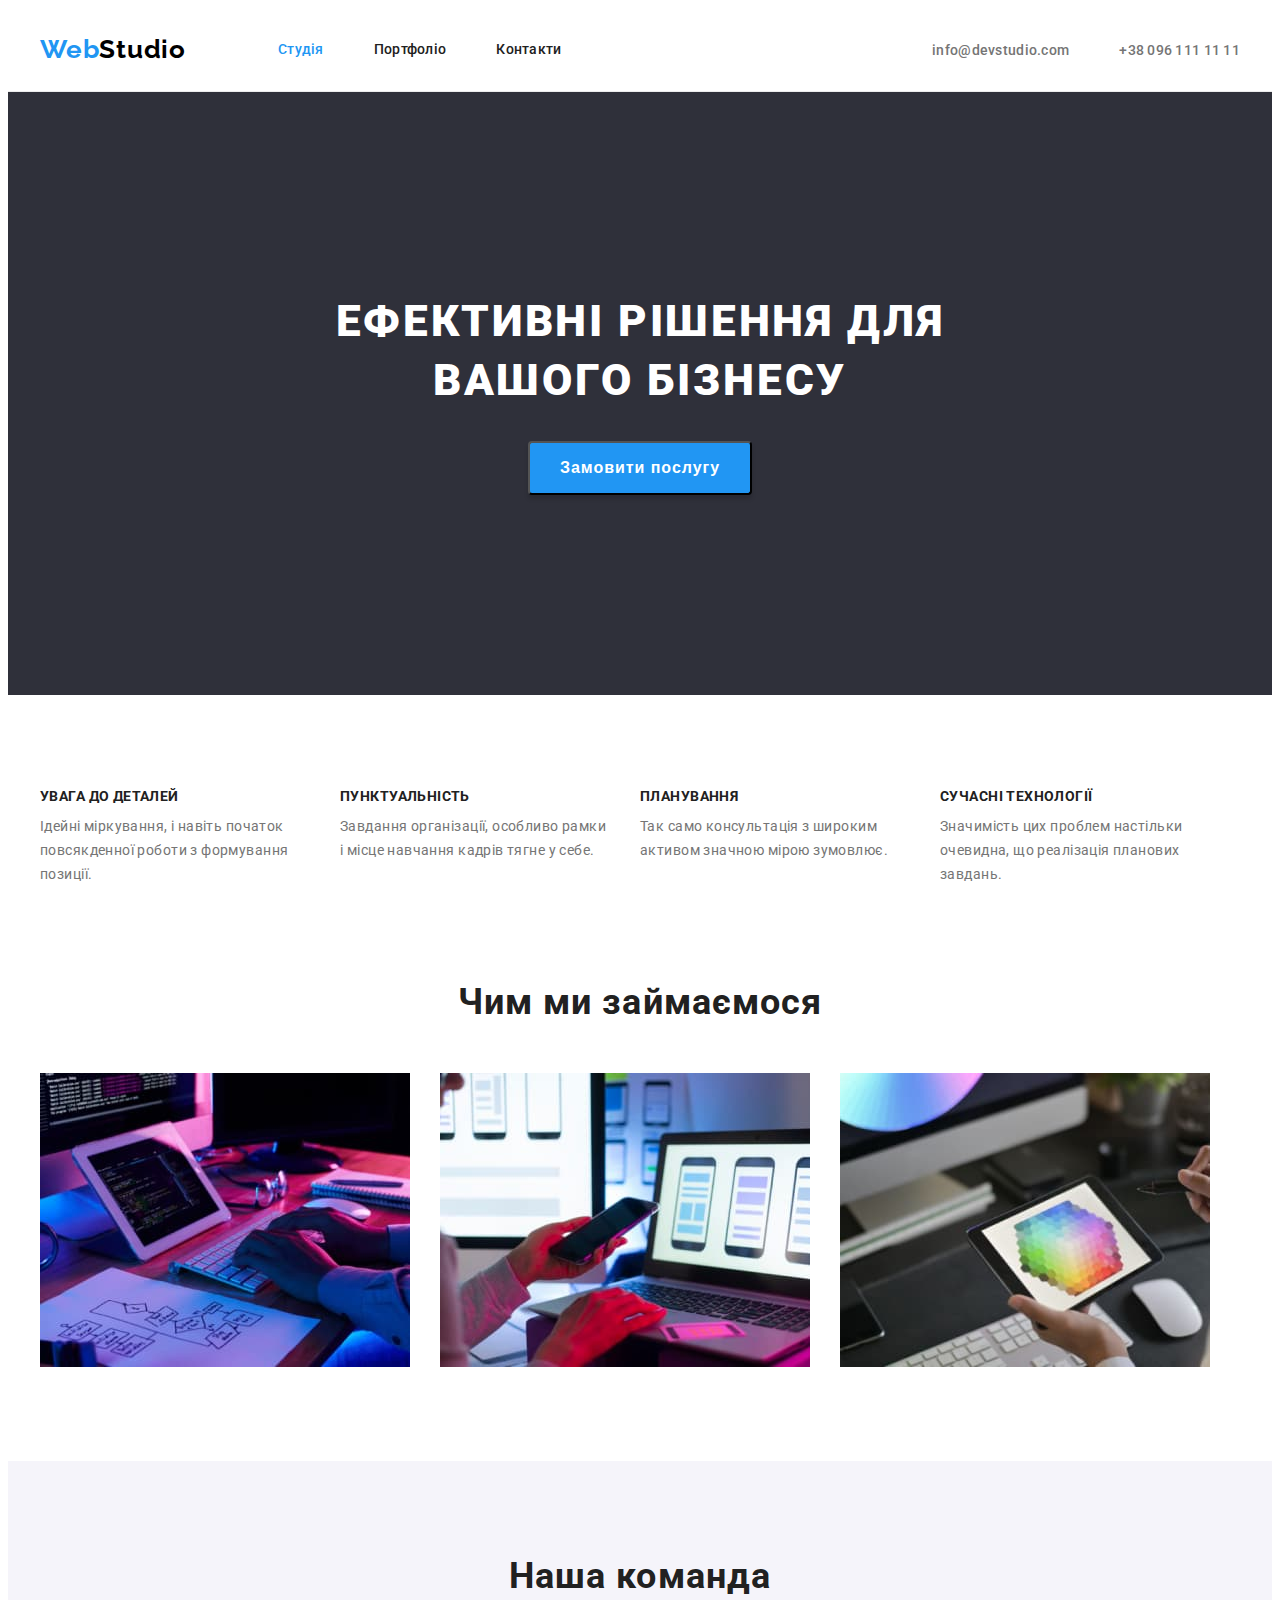
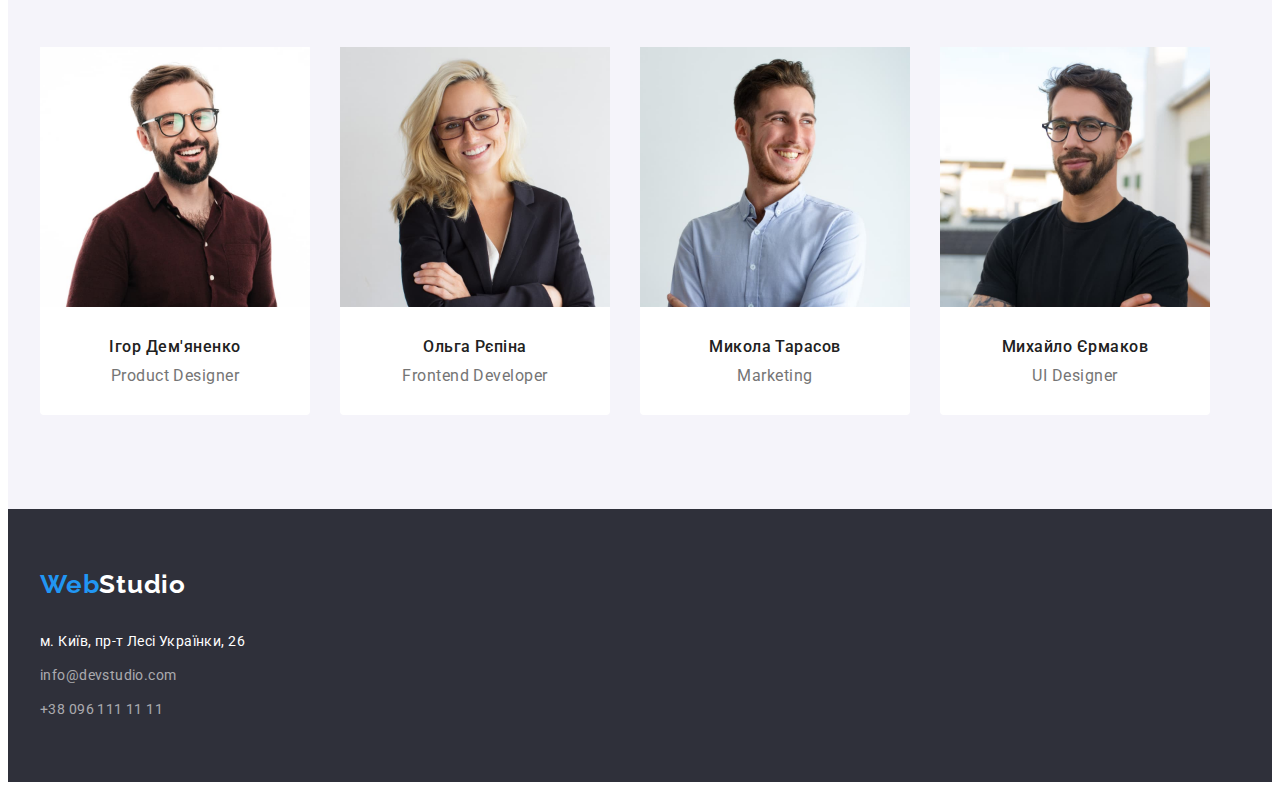
==== commit 7e4d67d1: "fix 3" ====
--- a/index.html
+++ b/index.html
@@ -73,67 +73,71 @@
         </div>
       </section>
       <!-- FEATURES -->
-      <section class="features section container">
-        <h2 class="visually-hidden">Особливості</h2>
-        <ul class="features-list list flex-container">
-          <li class="features-list-item">
-            <h3 class="title">УВАГА ДО ДЕТАЛЕЙ</h3>
-            <p class="feature-description">
-              Ідейні міркування, і навіть початок повсякденної роботи з
-              формування позиції.
-            </p>
-          </li>
-          <li class="features-list-item">
-            <h3 class="title">ПУНКТУАЛЬНІСТЬ</h3>
-            <p class="feature-description">
-              Завдання організації, особливо рамки і місце навчання кадрів тягне
-              у себе.
-            </p>
-          </li>
-          <li class="features-list-item">
-            <h3 class="title">ПЛАНУВАННЯ</h3>
-            <p class="feature-description">
-              Так само консультація з широким активом значною мірою зумовлює.
-            </p>
-          </li>
-          <li class="features-list-item">
-            <h3 class="title">СУЧАСНІ ТЕХНОЛОГІЇ</h3>
-            <p class="feature-description">
-              Значимість цих проблем настільки очевидна, що реалізація планових
-              завдань.
-            </p>
-          </li>
-        </ul>
+      <section class="features section">
+        <div class="container">
+          <h2 class="visually-hidden">Особливості</h2>
+          <ul class="features-list list flex-container">
+            <li class="features-list-item">
+              <h3 class="title">УВАГА ДО ДЕТАЛЕЙ</h3>
+              <p class="feature-description">
+                Ідейні міркування, і навіть початок повсякденної роботи з
+                формування позиції.
+              </p>
+            </li>
+            <li class="features-list-item">
+              <h3 class="title">ПУНКТУАЛЬНІСТЬ</h3>
+              <p class="feature-description">
+                Завдання організації, особливо рамки і місце навчання кадрів
+                тягне у себе.
+              </p>
+            </li>
+            <li class="features-list-item">
+              <h3 class="title">ПЛАНУВАННЯ</h3>
+              <p class="feature-description">
+                Так само консультація з широким активом значною мірою зумовлює.
+              </p>
+            </li>
+            <li class="features-list-item">
+              <h3 class="title">СУЧАСНІ ТЕХНОЛОГІЇ</h3>
+              <p class="feature-description">
+                Значимість цих проблем настільки очевидна, що реалізація
+                планових завдань.
+              </p>
+            </li>
+          </ul>
+        </div>
       </section>
       <!-- ACTIVITY -->
-      <section class="activity section container">
-        <h2 class="section-title">Чим ми займаємося</h2>
-        <ul class="activity-list list flex-container">
-          <li class="activity-list-item">
-            <img
-              src="./images/galery-img-1.jpg"
-              alt="Розробка веб сайту"
-              width="370"
-              height="294"
-            />
-          </li>
-          <li class="activity-list-item">
-            <img
-              src="./images/galery-img-2.jpg"
-              alt="Розробка мобільного застосунку"
-              width="370"
-              height="294"
-            />
-          </li>
-          <li class="activity-list-item">
-            <img
-              src="./images/galery-img-3.jpg"
-              alt="Розробка графічного дизайну"
-              width="370"
-              height="294"
-            />
-          </li>
-        </ul>
+      <section class="activity section">
+        <div class="container">
+          <h2 class="section-title">Чим ми займаємося</h2>
+          <ul class="activity-list list flex-container">
+            <li class="activity-list-item">
+              <img
+                src="./images/galery-img-1.jpg"
+                alt="Розробка веб сайту"
+                width="370"
+                height="294"
+              />
+            </li>
+            <li class="activity-list-item">
+              <img
+                src="./images/galery-img-2.jpg"
+                alt="Розробка мобільного застосунку"
+                width="370"
+                height="294"
+              />
+            </li>
+            <li class="activity-list-item">
+              <img
+                src="./images/galery-img-3.jpg"
+                alt="Розробка графічного дизайну"
+                width="370"
+                height="294"
+              />
+            </li>
+          </ul>
+        </div>
       </section>
       <!-- OUR TEAM -->
       <section class="team section">
--- a/css/styles.css
+++ b/css/styles.css
@@ -181,8 +181,8 @@
 }
 
 .hero {
-  padding-top: 32px;
-  padding-bottom: 32px;
+  padding-top: 200px;
+  padding-bottom: 200px;
 }
 
 .main-title {
